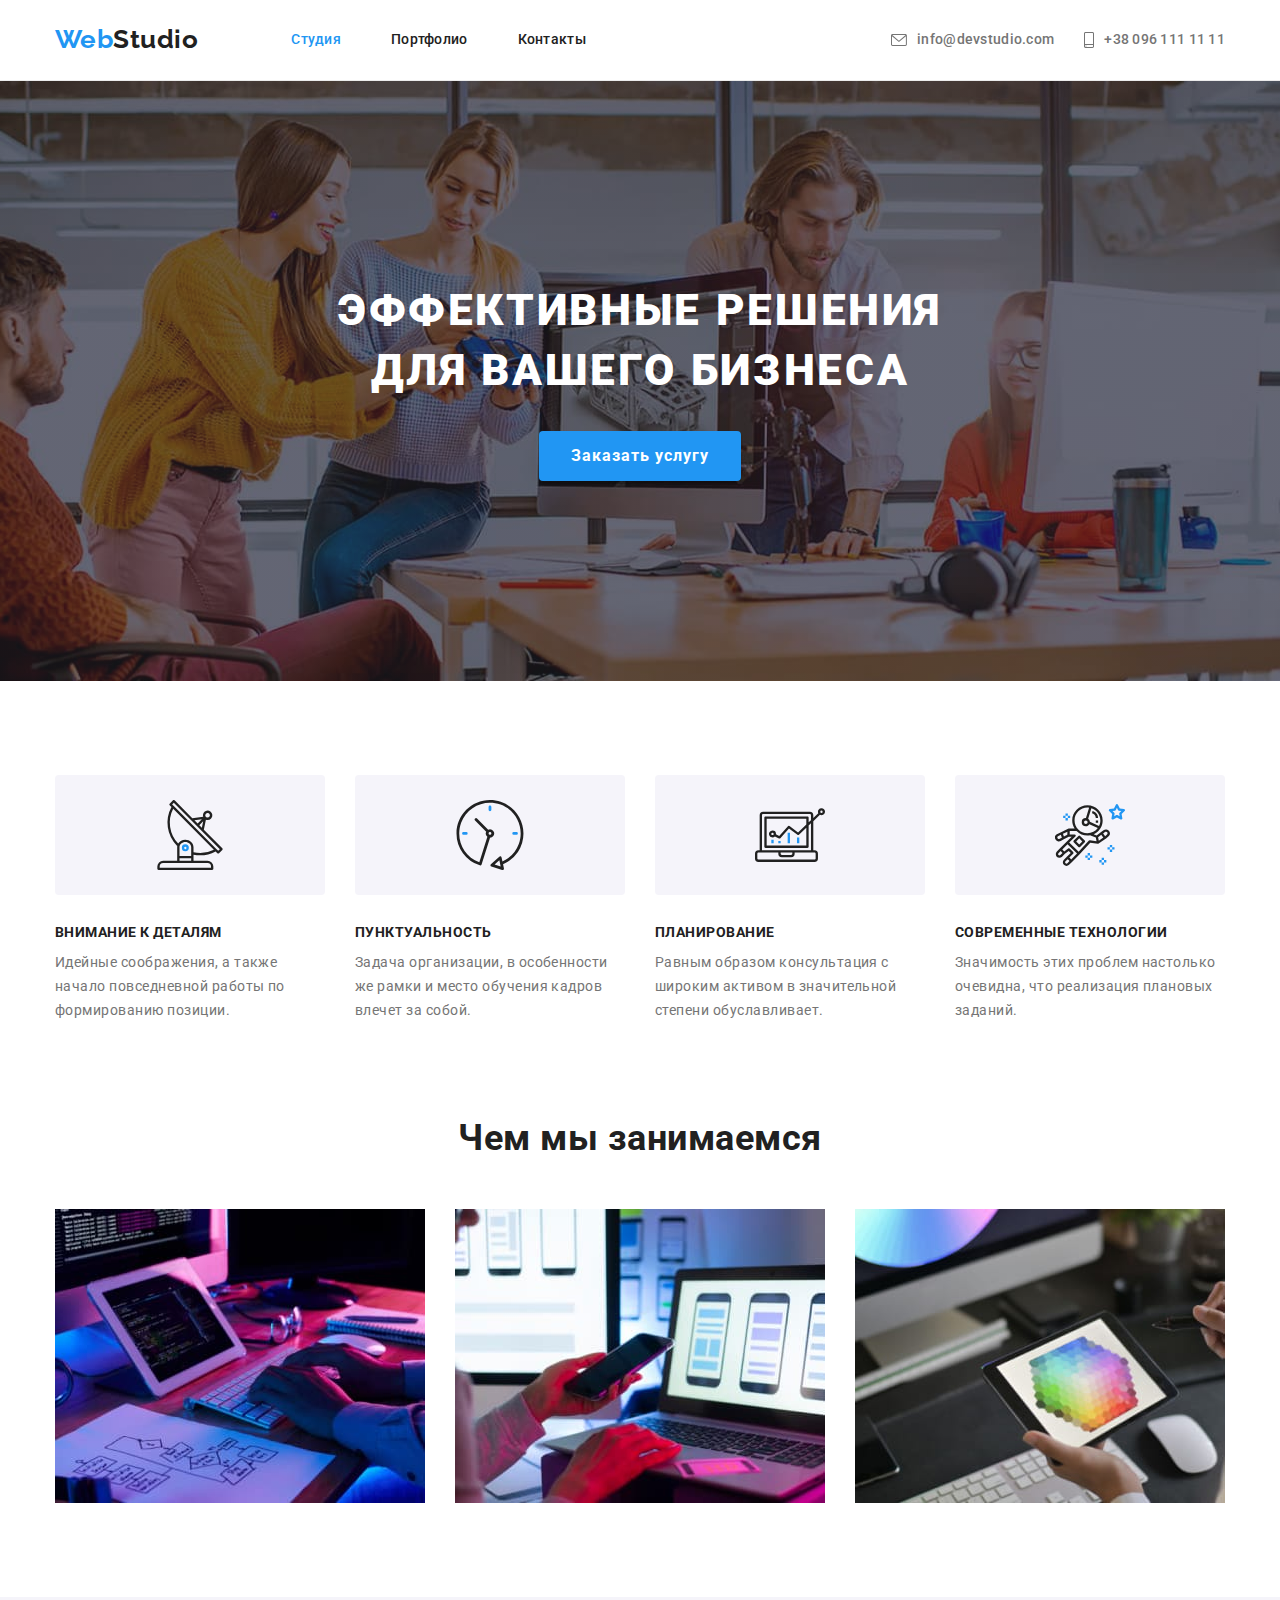
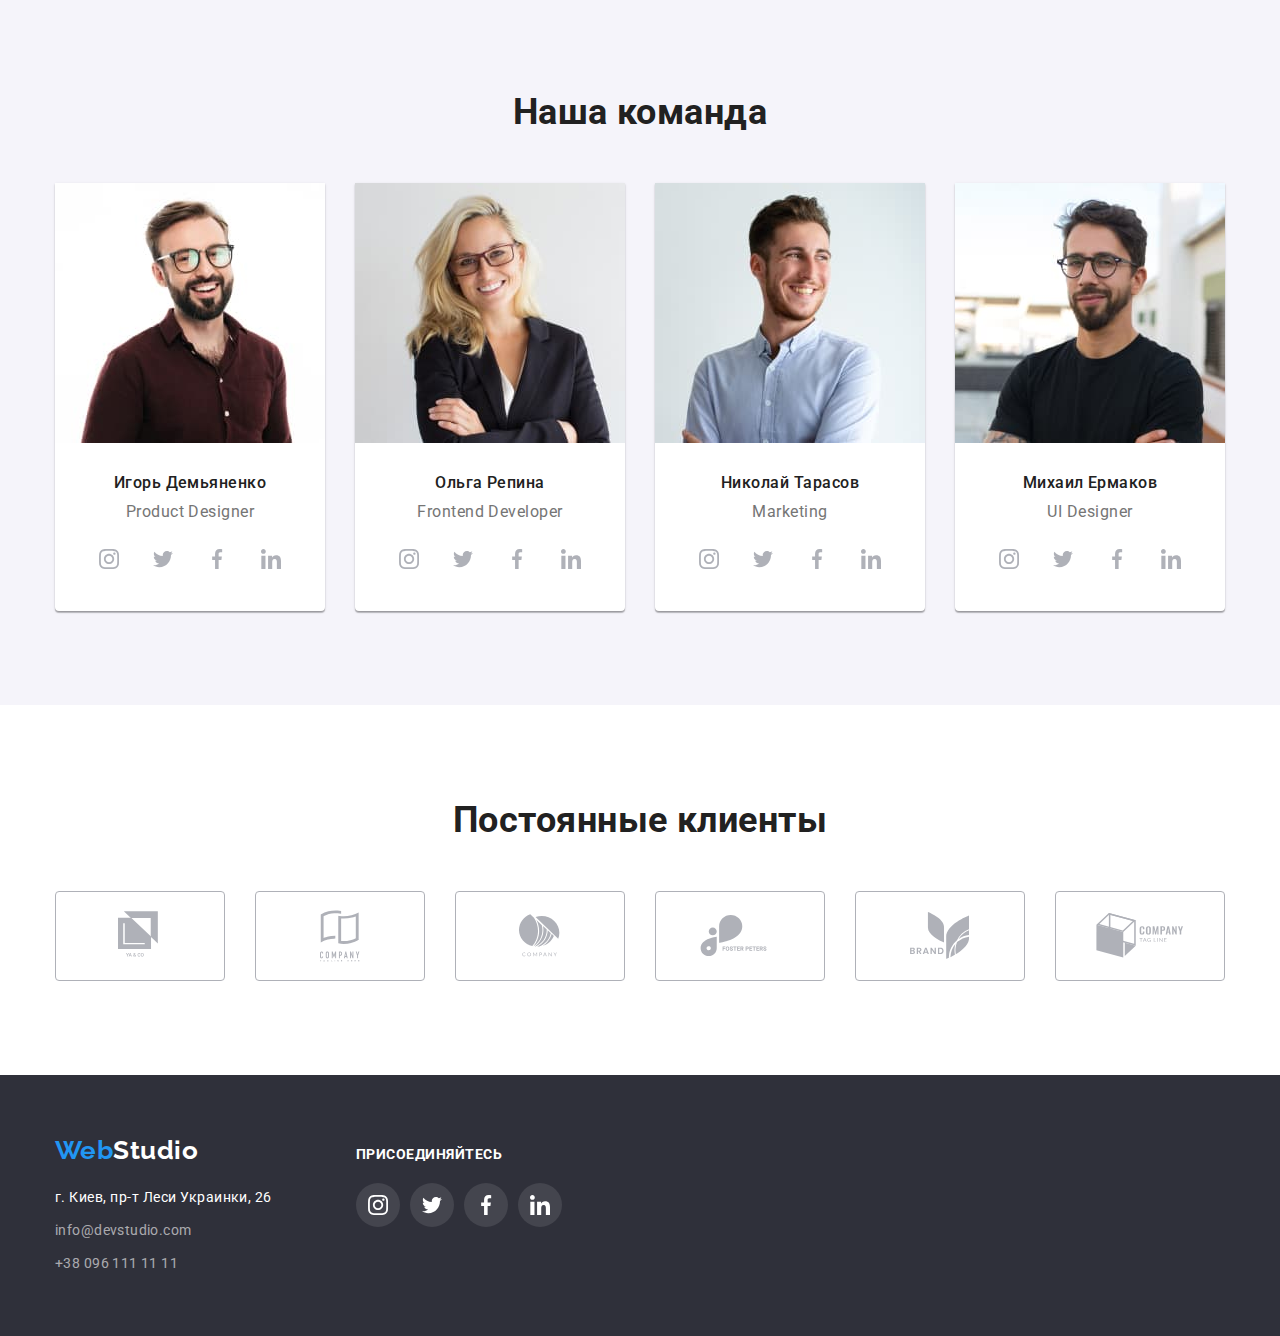
==== index.html @ ae18a1ce "initial files added" ====
<!DOCTYPE html>
<html lang="ru">
<head>
    <meta charset="UTF-8">
    <meta name="viewport" content="width=device-width, initial-scale=1.0">
    <link rel="stylesheet" href="https://cdnjs.cloudflare.com/ajax/libs/modern-normalize/1.0.0/modern-normalize.min.css">
    <link rel="preconnect" href="https://fonts.gstatic.com">
    <link href="https://fonts.googleapis.com/css2?family=Raleway:wght@700&family=Roboto:wght@400;500;700;900&display=swap"
        rel="stylesheet">
    <link rel="stylesheet" href="./css/styles.css">
    <title>Web Studio</title>
</head>
<body>
    <header class="page-header">
        <div class="header-container container">
            <nav class="main-nav">
                <!-- lOGO -->
                <a class="logo header-logo link" href="./index.html"><span class="logo-span">Web</span>Studio</a>
                <!-- lOGO end -->
                <ul class="site-nav list">
                    <li class="nav-item">
                        <a class="link active" href="./index.html">Студия</a>
                    </li>
                    <li class="nav-item">
                        <a class="link" href="./portfolio.html">Портфолио</a>
                    </li>
                    <li class="nav-item">
                        <a class="link" href="#">Контакты</a>
                    </li>
                </ul>
            </nav>
            <ul class="contacts list">
                <li class="contacts-item">
                    <a class="header-contacts link" href="mailto:info@devstudio.com">
                        <svg class="contacts-icon envelope">
                            <use href="./images/sprite.svg#envelope"></use>
                        </svg>
                        info@devstudio.com
                    </a>
                </li>
                <li class="contacts-item">
                    <a class="header-contacts link" href="tel:+380961111111">
                        <svg class="contacts-icon smartphone">
                            <use href="./images/sprite.svg#smartphone"></use>
                        </svg>
                        +38 096 111 11 11
                    </a>
                </li>
            </ul>
        </div>
    </header>
    <main class="page-main">
        <!-- HERO -->
        <section class="hero">
            <div class="hero-container container">
                <h1 class="hero-title">Эффективные решения для вашего бизнеса</h1>
                <button class="button active" type="button">Заказать услугу</button>
            </div>
        </section>
        <!-- HERO end -->

        <!-- ADVANTAGES -->
        <section class="section">
            <div class="advantages-container container">
                <h2 class="visually-hidden">Наши преимущества</h2>
                <ul class="advantages list">
                    <li class="advantages-item antenna">
                        <h3 class="title">Внимание к деталям</h3>
                        <p class="text">Идейные соображения, а также начало повседневной работы по формированию позиции.</p>
                    </li>
                    <li class="advantages-item clock">
                        <h3 class="title">Пунктуальность</h3>
                        <p class="text">Задача организации, в особенности же рамки и место обучения кадров влечет за собой.</p>
                    </li>
                    <li class="advantages-item diagram">
                        <h3 class="title">Планирование</h3>
                        <p class="text">Равным образом консультация с широким активом в значительной степени обуславливает.</p>
                    </li>
                    <li class="advantages-item astronaut">
                        <h3 class="title">Современные технологии</h3>
                        <p class="text">Значимость этих проблем настолько очевидна, что реализация плановых заданий.</p>
                    </li>
                </ul>
            </div>
        </section>
            <!-- ADVANTAGES end -->

            <!-- WHAT WE DO -->
        <section class="section">
            <div class="whatwedo-container container">
                <h2 class="section-title">Чем мы занимаемся</h2>
                <ul class="whatwedo list">
                    <li class="whatwedo-item">
                        <img src="./images/whatwedo/img-1.jpg" alt="человек пишет код на компьютере" width="370">
                    </li>
                    <li class="whatwedo-item">
                        <img src="./images/whatwedo/img-2.jpg"
                            alt="человек с телефоном и ноутбуком тестирует мобильную версию продукта" width="370">
                    </li>
                    <li class="whatwedo-item">
                        <img src="./images/whatwedo/img-3.jpg" alt="человек выбирает цвета из палитры на планшете" width="370">
                    </li>
                </ul>
            </div>
        </section>
        <!-- WHAT WE DO end -->

        <!-- TEAM -->
        <section class="section team">
            <div class="team-container container">
                <h2 class="section-title">Наша команда</h2>
                <ul class="team-list list">
                    <li class="team-item">
                        <img class="photo" src="./images/team/ihor.jpg" alt="фото Игоря" width="270" height="260">
                        <div class="team-description-wrapper">
                            <h3 class="title">Игорь Демьяненко</h3>
                            <p class="position" lang="en">Product Designer</p>
                            <ul class="social-links list">
                                <li class="social-links-item">
                                    <a href="#" class="social-link link">
                                        <svg class="social-icon">
                                            <use href="./images/sprite.svg#instagram"></use>
                                        </svg>
                                    </a>
                                </li>
                                <li class="social-links-item">
                                    <a href="#" class="social-link link">
                                        <svg class="social-icon">
                                            <use href="./images/sprite.svg#twitter"></use>
                                        </svg>
                                    </a>
                                </li>
                                <li class="social-links-item">
                                    <a href="#" class="social-link link">
                                        <svg class="social-icon">
                                            <use href="./images/sprite.svg#facebook"></use>
                                        </svg>
                                    </a>
                                </li>
                                <li class="social-links-item">
                                    <a href="#" class="social-link link">
                                        <svg class="social-icon">
                                            <use href="./images/sprite.svg#linkedin"></use>
                                        </svg>
                                    </a>
                                </li>
                            </ul>
                        </div>
                    </li>
                    <li class="team-item">
                        <img class="photo" src="./images/team/olga.jpg" alt="фото Ольги" width="270" height="260">
                        <div class="team-description-wrapper">
                            <h3 class="title">Ольга Репина</h3>
                            <p class="position" lang="en">Frontend Developer</p>
                            <ul class="social-links list">
                                <li class="social-links-item">
                                    <a href="#" class="social-link link">
                                        <svg class="social-icon">
                                            <use href="./images/sprite.svg#instagram"></use>
                                        </svg>
                                    </a>
                                </li>
                                <li class="social-links-item">
                                    <a href="#" class="social-link link">
                                        <svg class="social-icon">
                                            <use href="./images/sprite.svg#twitter"></use>
                                        </svg>
                                    </a>
                                </li>
                                <li class="social-links-item">
                                    <a href="#" class="social-link link">
                                        <svg class="social-icon">
                                            <use href="./images/sprite.svg#facebook"></use>
                                        </svg>
                                    </a>
                                </li>
                                <li class="social-links-item">
                                    <a href="#" class="social-link link">
                                        <svg class="social-icon">
                                            <use href="./images/sprite.svg#linkedin"></use>
                                        </svg>
                                    </a>
                                </li>
                            </ul>
                        </div>
                    </li>
                    <li class="team-item">
                        <img class="photo" src="./images/team/nikolay.jpg" alt="фото Николая" width="270" height="260">
                        <div class="team-description-wrapper">
                            <h3 class="title">Николай Тарасов</h3>
                            <p class="position" lang="en">Marketing</p>
                            <ul class="social-links list">
                                <li class="social-links-item">
                                    <a href="#" class="social-link link">
                                        <svg class="social-icon">
                                            <use href="./images/sprite.svg#instagram"></use>
                                        </svg>
                                    </a>
                                </li>
                                <li class="social-links-item">
                                    <a href="#" class="social-link link">
                                        <svg class="social-icon">
                                            <use href="./images/sprite.svg#twitter"></use>
                                        </svg>
                                    </a>
                                </li>
                                <li class="social-links-item">
                                    <a href="#" class="social-link link">
                                        <svg class="social-icon">
                                            <use href="./images/sprite.svg#facebook"></use>
                                        </svg>
                                    </a>
                                </li>
                                <li class="social-links-item">
                                    <a href="#" class="social-link link">
                                        <svg class="social-icon">
                                            <use href="./images/sprite.svg#linkedin"></use>
                                        </svg>
                                    </a>
                                </li>
                            </ul>
                        </div>
                    </li>
                    <li class="team-item">
                        <img class="photo" src="./images/team/michael.jpg" alt="фото Михаила" width="270" height="260">
                        <div class="team-description-wrapper">
                            <h3 class="title">Михаил Ермаков</h3>
                            <p class="position" lang="en">UI Designer</p>
                            <ul class="social-links list">
                                <li class="social-links-item">
                                    <a href="#" class="social-link link">
                                        <svg class="social-icon">
                                            <use href="./images/sprite.svg#instagram"></use>
                                        </svg>
                                    </a>
                                </li>
                                <li class="social-links-item">
                                    <a href="#" class="social-link link">
                                        <svg class="social-icon">
                                            <use href="./images/sprite.svg#twitter"></use>
                                        </svg>
                                    </a>
                                </li>
                                <li class="social-links-item">
                                    <a href="#" class="social-link link">
                                        <svg class="social-icon">
                                            <use href="./images/sprite.svg#facebook"></use>
                                        </svg>
                                    </a>
                                </li>
                                <li class="social-links-item">
                                    <a href="#" class="social-link link">
                                        <svg class="social-icon">
                                            <use href="./images/sprite.svg#linkedin"></use>
                                        </svg>
                                    </a>
                                </li>
                            </ul>
                        </div>
                    </li>
                </ul>
            </div>
        </section>
        <!-- TEAM end-->

        <!-- CLIENTS -->
        <section class="section">
            <div class="clients-container container">
                <h2 class="section-title">Постоянные клиенты</h2>
                <ul class="clients list">
                    <li class="clients-item">
                        <a class="clients-icon-link link" href="#">
                            <svg class="clients-icon company-1">
                                <use href="./images/sprite.svg#clients-logo-1"></use>
                            </svg>
                        </a>
                    </li>
                    <li class="clients-item">
                        <a class="clients-icon-link link" href="#">
                            <svg class="clients-icon company-2">
                                <use href="./images/sprite.svg#clients-logo-2"></use>
                            </svg>
                        </a>
                    </li>
                    <li class="clients-item">
                        <a class="clients-icon-link link" href="#">
                            <svg class="clients-icon company-3">
                                <use href="./images/sprite.svg#clients-logo-3"></use>
                            </svg>
                        </a>
                    </li>
                    <li class="clients-item">
                        <a class="clients-icon-link link" href="#">
                            <svg class="clients-icon company-4">
                                <use href="./images/sprite.svg#clients-logo-4"></use>
                            </svg>
                        </a>
                    </li>
                    <li class="clients-item">
                        <a class="clients-icon-link link" href="#">
                            <svg class="clients-icon company-5">
                                <use href="./images/sprite.svg#clients-logo-5"></use>
                            </svg>
                        </a>
                    </li>
                    <li class="clients-item">
                        <a class="clients-icon-link link" href="#">
                            <svg class="clients-icon company-6">
                                <use href="./images/sprite.svg#clients-logo-6"></use>
                            </svg>
                        </a>
                    </li>
                </ul>
            </div>
        </section>
        <!-- CLIENTS end -->
    </main>
    <footer class="page-footer">
        <div class="footer-container container">
            <div class="footer-wrapper">
                <!-- lOGO -->
                <a class="logo footer-logo link" href="./index.html"><span class="logo-span">Web</span>Studio</a>
                <!-- lOGO end -->
                <address class="page-adress">
                    <p class="footer-adress item">г. Киев, пр-т Леси Украинки, 26</p>
                    <a class="footer-contacts link item" href="mailto:info@devstudio.com">info@devstudio.com</a>
                    <a class="footer-contacts link item" href="tel:+380961111111">+38 096 111 11 11</a>
                </address>
            </div>
            <div class="footer-wrapper">
                <p class="title">Присоединяйтесь</p>
                <ul class="social-links list">
                    <li class="social-links-item">
                        <a href="#" class="social-link link">
                            <svg class="social-icon">
                                <use href="./images/sprite.svg#instagram"></use>
                            </svg>
                        </a>
                    </li>
                    <li class="social-links-item">
                        <a href="#" class="social-link link">
                            <svg class="social-icon">
                                <use href="./images/sprite.svg#twitter"></use>
                            </svg>
                        </a>
                    </li>
                    <li class="social-links-item">
                        <a href="#" class="social-link link">
                            <svg class="social-icon">
                                <use href="./images/sprite.svg#facebook"></use>
                            </svg>
                        </a>
                    </li>
                    <li class="social-links-item">
                        <a href="#" class="social-link link">
                            <svg class="social-icon">
                                <use href="./images/sprite.svg#linkedin"></use>
                            </svg>
                        </a>
                    </li>
                </ul>
            </div>
        </div>
    </footer>
</body>
</html>
---- css/styles.css ----
:root {
  --card-grid-gap: 30px;

  /* colors */
  --primary-text-color: #757575;
  --title-text-color: #212121;
  --accent-color: #2196f3;
  --main-bg-color: #ffffff;
  --secondary-light-bg-color: #f5f4fa;
  --secondary-dark-bg-color: #2f303a;
  --icon-light-grey-color: #afb1b8;

  /* fonts */
  --main-font-family: 'Roboto', sans-serif;
  --logo-font-family: 'Raleway', sans-serif;

  /* shadows */
  --shadow-team-card: 0px 1px 3px rgba(0, 0, 0, 0.12),
    0px 1px 1px rgba(0, 0, 0, 0.14), 0px 2px 1px rgba(0, 0, 0, 0.2);

  --shadow-portfolio-card-hover: 0px 1px 1px rgba(0, 0, 0, 0.12),
    0px 4px 4px rgba(0, 0, 0, 0.06), 1px 4px 6px rgba(0, 0, 0, 0.16);

  --shadow-filter-button-hover: 0px 3px 1px rgba(0, 0, 0, 0.1),
    0px 1px 2px rgba(0, 0, 0, 0.08), 0px 2px 2px rgba(0, 0, 0, 0.12);

  /* temporary border */
  --tborder: 1px solid #086879;
}
/* ============================== */

/* RESETS */
img {
  display: block;
  max-width: 100%;
}

h1,
h2,
h3,
h4,
h5,
h6,
p {
  margin: 0;
}

ul,
li {
  margin: 0;
  padding: 0;
}

.list {
  list-style: none;
}

.link {
  text-decoration: none;
}

.page-adress {
  font-style: normal;
}
/* RESETS end */
/* ============================== */

/* COMMON STYLES */
body {
  margin: auto;
  color: var(--primary-text-color);
  background-color: var(--main-bg-color);

  font-weight: 400;
  font-family: var(--main-font-family);
  letter-spacing: 0.03em;
}

.container {
  width: 1200px;
  margin: 0 auto;
  padding-top: 94px;
  padding-bottom: 94px;
  padding-left: 15px;
  padding-right: 15px;
}

/* hide headings */
.visually-hidden {
  position: absolute !important;
  clip: rect(1px 1px 1px 1px); /* IE6, IE7 */
  clip: rect(1px, 1px, 1px, 1px);
  padding: 0 !important;
  border: 0 !important;
  height: 1px !important;
  width: 1px !important;
  overflow: hidden;
}

/* logo  */
.logo {
  font-weight: 700;
  font-size: 26px;
  font-family: var(--logo-font-family);
  line-height: 1.19;
}

.header-logo .logo-span,
.footer-logo .logo-span {
  color: var(--accent-color);
}

/* buttons */
.button {
  color: var(--title-text-color);
  background-color: var(--secondary-light-bg-color);

  font-weight: 500;
  font-family: inherit;
  font-size: 16px;
  line-height: 1.62;
  display: inline-block;
  border: 0;
  border-radius: 4px;
}

.button:hover,
.button:focus,
.button.active {
  color: var(--main-bg-color);
  background-color: var(--accent-color);
  box-shadow: var(--shadow-filter-button-hover);
}

/* social-links */
.social-links {
  display: flex;
  justify-content: center;
  flex-wrap: wrap;
  margin-right: -10px;
}

.social-links-item {
  width: 44px;
  height: 44px;
  margin-right: 10px;
}

.social-link {
  display: flex;
  justify-content: center;
  align-items: center;
  width: 100%;
  height: 100%;

  border-radius: 50%;
}

.social-icon {
  width: 20px;
  height: 20px;

  fill: currentColor;
}

/* section */
.section .section-title {
  margin-top: 0;
  margin-bottom: 50px;

  color: var(--title-text-color);

  font-weight: 700;
  font-size: 36px;
  line-height: 1.17;
  text-align: center;
}

/* COMMON STYLES end */
/* ============================== */

/* HEADER */
.page-header {
  border-bottom: 1px solid #ececec;
}
.header-container {
  display: flex;
  align-items: center;
  justify-content: space-between;
  padding-top: 0;
  padding-bottom: 0;
}

.header-logo {
  margin-right: 93px;
  padding-top: 24px;
  padding-bottom: 25px;
  color: var(--title-text-color);
}

/* site nav */
.main-nav {
  display: flex;
  align-items: center;
}

.site-nav {
  display: flex;
}

.nav-item:not(:last-child) {
  margin-right: 50px;
}

.site-nav .link {
  display: block;
  padding-top: 32px;
  padding-bottom: 32px;

  color: var(--title-text-color);
  font-weight: 500;
  font-size: 14px;
  line-height: 1.14;
  letter-spacing: 0.02em;
}

.site-nav .link:hover,
.site-nav .link:focus {
  color: var(--accent-color);
}

.site-nav .active {
  color: var(--accent-color);
}

/* contacts */
.contacts {
  display: flex;
}

.contacts-item:not(:last-child) {
  margin-right: 30px;
}

.contacts-icon {
  display: flex;
  justify-content: center;
  align-items: center;
  margin-right: 10px;
  fill: currentColor;
}

.contacts-icon.envelope {
  width: 16px;
  height: 12px;
}

.contacts-icon.smartphone {
  width: 10px;
  height: 16px;
}

.header-contacts {
  display: flex;
  align-items: center;
  padding-top: 32px;
  padding-bottom: 32px;

  color: var(--primary-text-color);
  font-weight: 500;
  font-size: 14px;
  line-height: 1.14;
  letter-spacing: 0.02em;
}

.header-contacts:hover,
.header-contacts:focus {
  color: var(--accent-color);
}

.header-contacts:hover .contacts-icon {
  fill: var(--accent-color);
}
/* HEADER end */
/* ============================== */

/* HERO */
.hero {
  max-width: 1600px;
  margin: 0 auto;
  color: var(--main-bg-color);
  background-color: var(--secondary-dark-bg-color);
  background-image: linear-gradient(
      rgba(47, 48, 58, 0.4),
      rgba(47, 48, 58, 0.4)
    ),
    url(../images/hero/hero-bg.jpg);
  background-position: center;
  object-fit: cover;
}

.hero-container {
  padding: 200px 0;
  text-align: center;
}

.hero-title {
  width: 700px;
  margin-bottom: 30px;
  margin-left: auto;
  margin-right: auto;

  font-weight: 900;
  font-size: 44px;
  line-height: 1.36;
  text-align: center;
  letter-spacing: 0.06em;
  text-transform: uppercase;
}

.hero .button {
  min-width: 200px;
  min-height: 50px;
  padding: 10px 32px;
  font-weight: 700;
  font-size: 16px;
  line-height: 1.88;
  letter-spacing: 0.06em;
}

.hero .button:hover {
  cursor: pointer;
}
/* HERO end */
/* ============================== */

/* ADVANTAGES */
.advantages {
  display: flex;
  flex-wrap: wrap;
  margin-right: calc(-1 * var(--card-grid-gap));
  margin-bottom: calc(-1 * var(--card-grid-gap));
}

.advantages-item {
  width: calc(100% / 4 - var(--card-grid-gap));
  margin-right: var(--card-grid-gap);
  margin-bottom: var(--card-grid-gap);
}

.advantages-item::before {
  content: '';
  display: block;
  width: 270px;
  height: 120px;
  margin-bottom: 30px;

  background-color: var(--secondary-light-bg-color);
  background-repeat: no-repeat;
  background-position: center;
  border-radius: 4px;
}

.antenna::before {
  background-image: url(../images/advantages/antenna.svg);
}

.clock::before {
  background-image: url(../images/advantages/clock.svg);
}

.diagram::before {
  background-image: url(../images/advantages/diagram.svg);
}

.astronaut::before {
  background-image: url(../images/advantages/astronaut.svg);
}

.advantages .title {
  margin-bottom: 10px;

  color: var(--title-text-color);
  font-weight: 700;
  font-size: 14px;
  line-height: 1.14;
  text-transform: uppercase;
}

.advantages .text {
  font-size: 14px;
  line-height: 1.71;
}
/* ADVANTAGES end */
/* ============================== */

/* WHAT WE DO */
.whatwedo-container {
  padding-top: 0;
}

.whatwedo {
  display: flex;
  flex-wrap: wrap;
  margin-right: calc(-1 * var(--card-grid-gap));
  margin-bottom: calc(-1 * var(--card-grid-gap));
}

.whatwedo-item {
  width: calc(100% / 3 - var(--card-grid-gap));
  margin-right: var(--card-grid-gap);
  margin-bottom: var(--card-grid-gap);
}
/* WHAT WE DO end */
/* ============================== */

/* TEAM */
.team {
  background-color: var(--secondary-light-bg-color);
}

.team-list {
  display: flex;
  flex-wrap: wrap;
  margin-right: calc(-1 * var(--card-grid-gap));
  margin-bottom: calc(-1 * var(--card-grid-gap));
}

.team-item {
  width: calc(100% / 4 - var(--card-grid-gap));
  margin-right: var(--card-grid-gap);
  margin-bottom: var(--card-grid-gap);

  background-color: var(--main-bg-color);
  border-radius: 0 0 4px 4px;
  box-shadow: var(--shadow-team-card);
}

.team-description-wrapper {
  padding-top: 30px;
  padding-bottom: 30px;
  padding-left: 15px;
  padding-right: 15px;
}

.team .title {
  margin-bottom: 10px;
  color: var(--title-text-color);
  font-weight: 500;
  font-size: 16px;
  line-height: 1.19;
  text-align: center;
}

.team .position {
  margin-bottom: 16px;

  font-size: 16px;
  line-height: 1.19;
  text-align: center;
}

/* social icon colors */
.team .social-link {
  color: var(--icon-light-grey-color);
  background-color: var(--main-bg-color);
}

.social-link:hover,
.social-link:focus {
  color: var(--main-bg-color);
  background-color: var(--accent-color);
}
/* TEAM end */
/* ============================== */

/* CLIENTS */
.clients {
  display: flex;
  margin-right: calc(-1 * var(--card-grid-gap));
  align-items: center;
}

.clients-item {
  width: calc(100% / 6 - var(--card-grid-gap));
  height: 90px;
  margin-right: var(--card-grid-gap);

  color: var(--primary-text-color);
}

.clients-icon-link {
  display: flex;
  justify-content: center;
  align-items: center;
  width: 100%;
  height: 100%;

  color: var(--icon-light-grey-color);

  border: 1px solid var(--icon-light-grey-color);
  border-radius: 4px;
}

.clients-icon-link:hover,
.clients-icon-link:focus {
  color: var(--accent-color);
  border: 1px solid var(--accent-color);
}

.clients-icon {
  width: 80px;
  height: 50px;
  fill: currentColor;
}

.clients-icon.company-1 {
  width: 44px;
  height: 49px;
}

.clients-icon.company-2 {
  width: 40px;
  height: 52px;
}

.clients-icon.company-3 {
  width: 41px;
  height: 43px;
}

.clients-icon.company-4 {
  width: 80px;
  height: 42px;
}

.clients-icon.company-5 {
  width: 59px;
  height: 47px;
}

.clients-icon.company-6 {
  width: 88px;
  height: 45px;
}
/* CLIENTS end */
/* ============================== */

/* FOOTER */
.page-footer {
  color: var(--main-bg-color);
  background-color: var(--secondary-dark-bg-color);
}

.footer-container {
  display: flex;
  align-items: baseline;
  padding-top: 60px;
  padding-bottom: 60px;

  color: var(--main-bg-color);
}

.footer-wrapper {
  margin-right: 70px;
}

.page-adress {
  min-width: 231px;
}

.page-adress .item:not(:last-child) {
  margin-bottom: 9px;
}

.footer-adress {
  font-size: 14px;
  line-height: 1.71;
}

.footer-logo {
  display: block;
  margin-bottom: 20px;
  color: var(--main-bg-color);
}

.footer-contacts {
  display: block;
  color: rgba(255, 255, 255, 0.6);
  font-size: 14px;
  line-height: 1.71;
  letter-spacing: 0.03em;
}

.footer-contacts:hover,
.footer-contacts:focus {
  color: var(--accent-color);
}

.page-footer .title {
  margin-bottom: 20px;

  color: var(--main-bg-color);
  font-weight: 700;
  font-size: 14px;
  line-height: 1.14;
  text-transform: uppercase;
}

/* social icon colors */
.page-footer .social-link {
  color: var(--main-bg-color);
  background-color: rgba(255, 255, 255, 0.1);
}

.page-footer .social-link:hover,
.page-footer .social-link:focus {
  color: var(--main-bg-color);
  background-color: var(--accent-color);
}
/* FOOTER end */
/* ============================== */
/* ============================== */

/* PORTFOLIO */
.filter-buttons {
  display: flex;
  justify-content: center;
  margin-bottom: 50px;
}

.filter-item:not(:last-child) {
  margin-right: 8px;
}

.filter-buttons .button {
  min-height: 38px;
  padding: 6px 22px;
}

.project-list {
  display: flex;
  flex-wrap: wrap;
  margin-right: calc(-1 * var(--card-grid-gap));
  margin-bottom: calc(-1 * var(--card-grid-gap));
}

.project-item {
  flex-basis: calc(100% / 3 - var(--card-grid-gap));
  margin-right: var(--card-grid-gap);
  margin-bottom: var(--card-grid-gap);

  border: 1px solid #eeeeee;
}

.project-item .link {
  display: block;
}

.project-item .link:hover,
.project-item .link:focus {
  box-shadow: var(--shadow-portfolio-card-hover);
}

.project-list .title {
  color: var(--title-text-color);
  font-weight: 700;
  font-size: 18px;
  line-height: 2;
  letter-spacing: 0.06em;
}

.project-list .description {
  color: var(--primary-text-color);
  font-size: 16px;
  line-height: 1.87;
}

.project-description-wrapper {
  padding: 20px 24px;

  background-color: var(--main-bg-color);
}
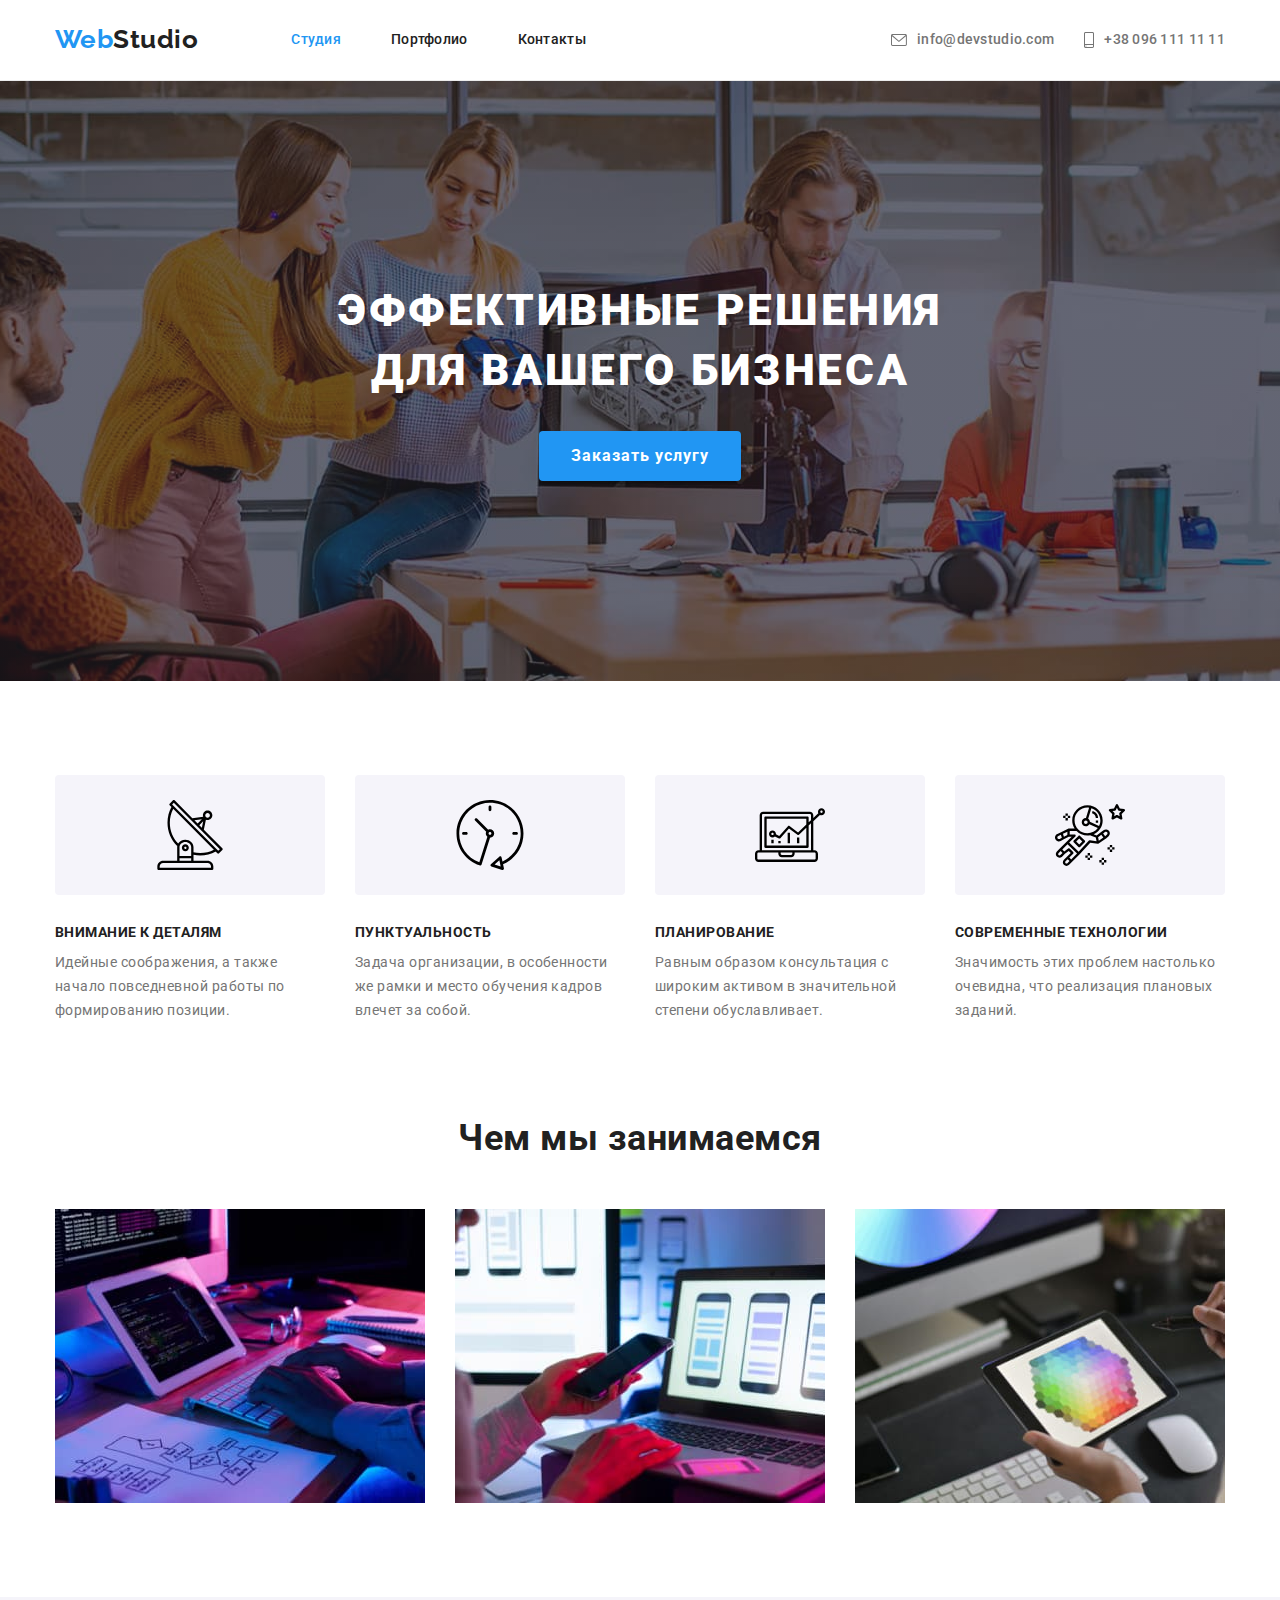
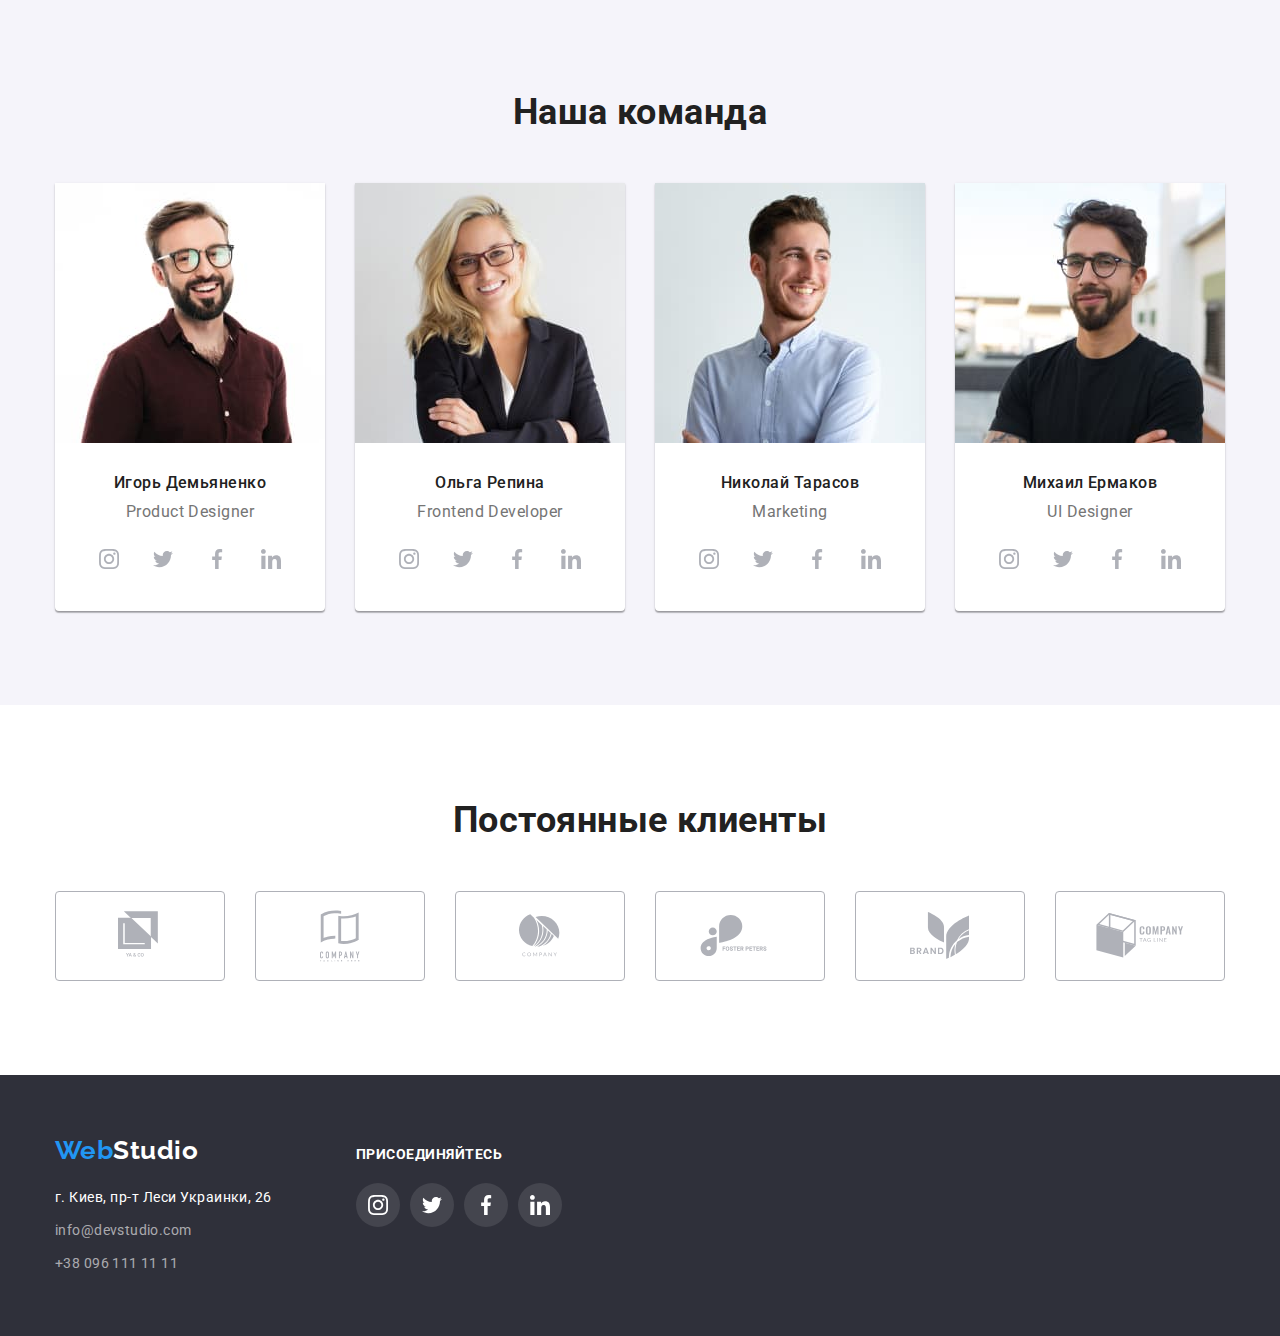
==== commit 998b0679: "advantages icons remade using sprite" ====
--- a/index.html
+++ b/index.html
@@ -64,19 +64,39 @@
             <div class="advantages-container container">
                 <h2 class="visually-hidden">Наши преимущества</h2>
                 <ul class="advantages list">
-                    <li class="advantages-item antenna">
+                    <li class="advantages-item">
+                        <div class="advantages-icon-container">
+                            <svg class="advantages-icon">
+                                <use href="./images/sprite.svg#antenna"></use>
+                            </svg>
+                        </div>
                         <h3 class="title">Внимание к деталям</h3>
                         <p class="text">Идейные соображения, а также начало повседневной работы по формированию позиции.</p>
                     </li>
-                    <li class="advantages-item clock">
+                    <li class="advantages-item">
+                        <div class="advantages-icon-container">
+                            <svg class="advantages-icon">
+                                <use href="./images/sprite.svg#clock"></use>
+                            </svg>
+                        </div>
                         <h3 class="title">Пунктуальность</h3>
                         <p class="text">Задача организации, в особенности же рамки и место обучения кадров влечет за собой.</p>
                     </li>
-                    <li class="advantages-item diagram">
+                    <li class="advantages-item">
+                        <div class="advantages-icon-container">
+                            <svg class="advantages-icon">
+                                <use href="./images/sprite.svg#diagram"></use>
+                            </svg>
+                        </div>
                         <h3 class="title">Планирование</h3>
                         <p class="text">Равным образом консультация с широким активом в значительной степени обуславливает.</p>
                     </li>
-                    <li class="advantages-item astronaut">
+                    <li class="advantages-item">
+                        <div class="advantages-icon-container">
+                            <svg class="advantages-icon">
+                                <use href="./images/sprite.svg#astronaut"></use>
+                            </svg>
+                        </div>
                         <h3 class="title">Современные технологии</h3>
                         <p class="text">Значимость этих проблем настолько очевидна, что реализация плановых заданий.</p>
                     </li>
--- a/css/styles.css
+++ b/css/styles.css
@@ -348,33 +348,21 @@
   margin-bottom: var(--card-grid-gap);
 }
 
-.advantages-item::before {
-  content: '';
-  display: block;
-  width: 270px;
+.advantages-icon-container {
+  display: flex;
+  width: 100%;
   height: 120px;
+  justify-content: center;
+  align-items: center;
   margin-bottom: 30px;
 
   background-color: var(--secondary-light-bg-color);
-  background-repeat: no-repeat;
-  background-position: center;
   border-radius: 4px;
 }
 
-.antenna::before {
-  background-image: url(../images/advantages/antenna.svg);
-}
-
-.clock::before {
-  background-image: url(../images/advantages/clock.svg);
-}
-
-.diagram::before {
-  background-image: url(../images/advantages/diagram.svg);
-}
-
-.astronaut::before {
-  background-image: url(../images/advantages/astronaut.svg);
+.advantages-icon {
+  width: 70px;
+  height: 70px;
 }
 
 .advantages .title {
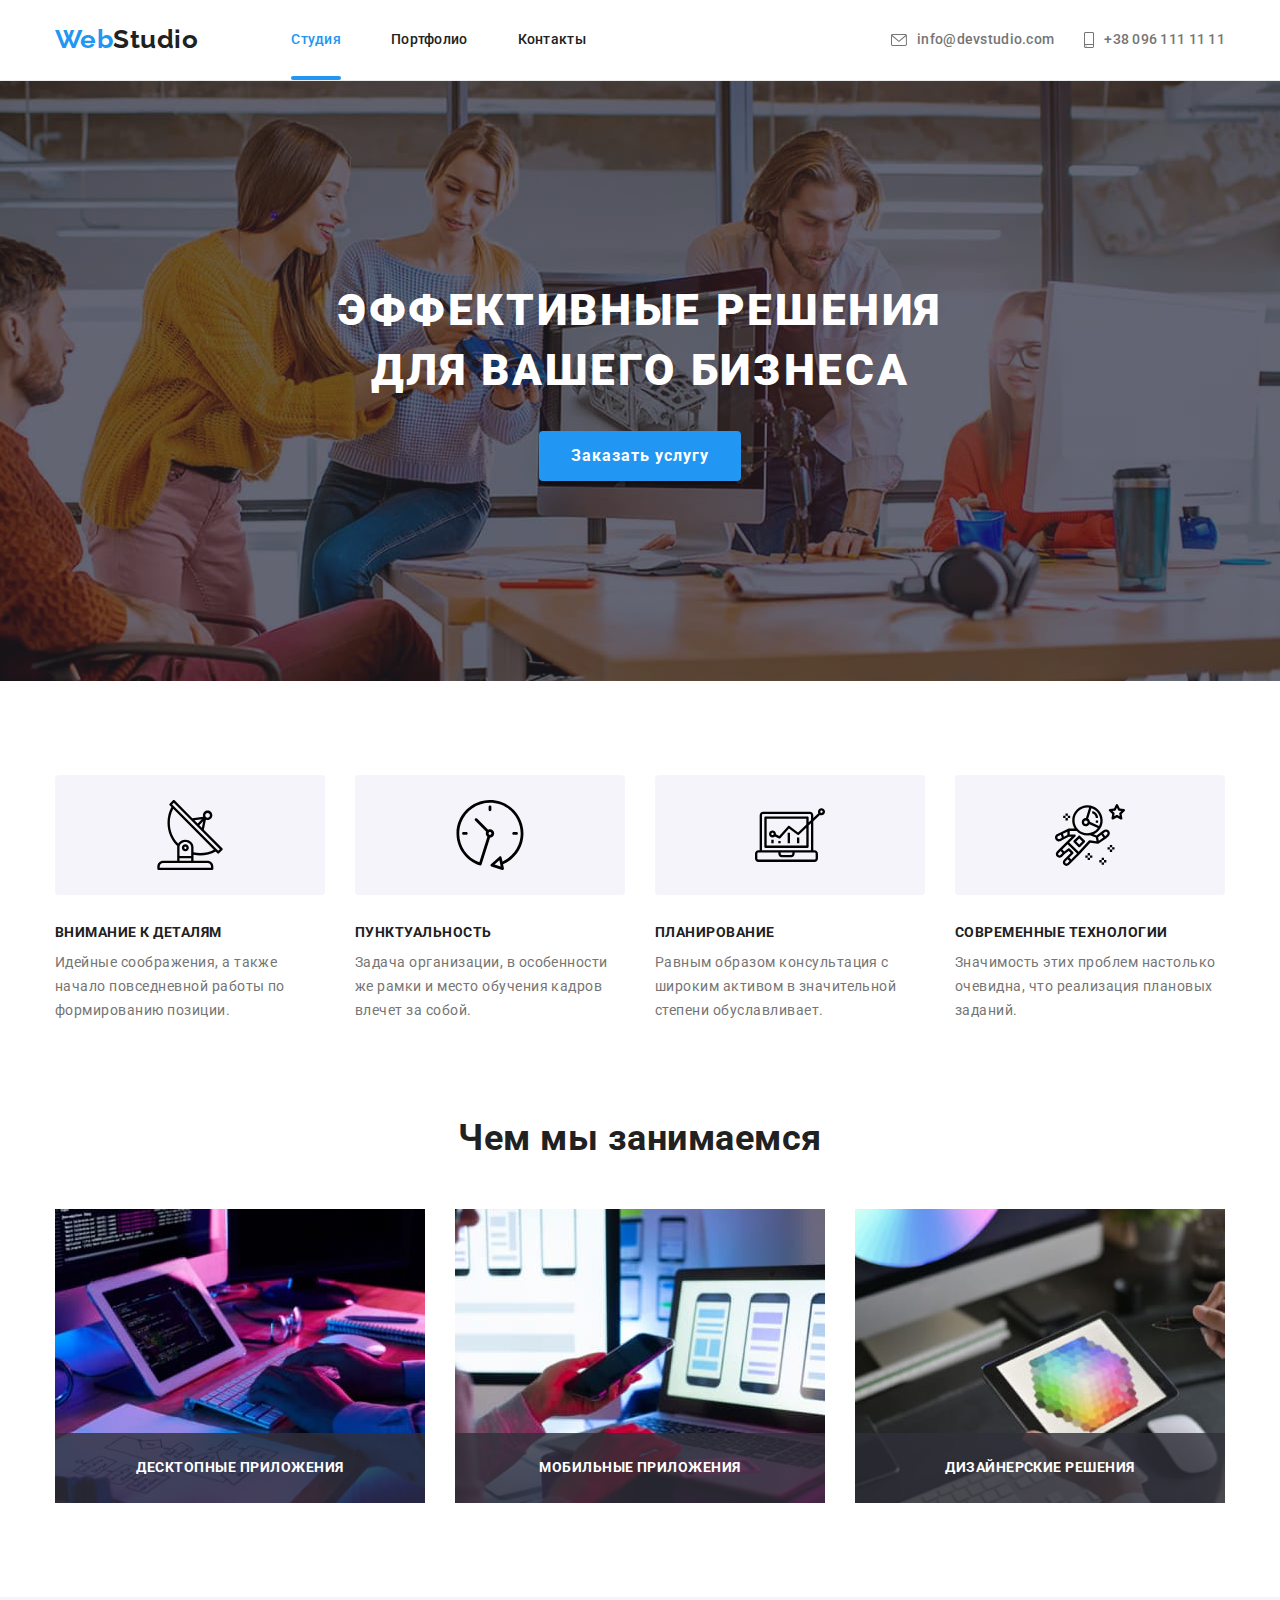
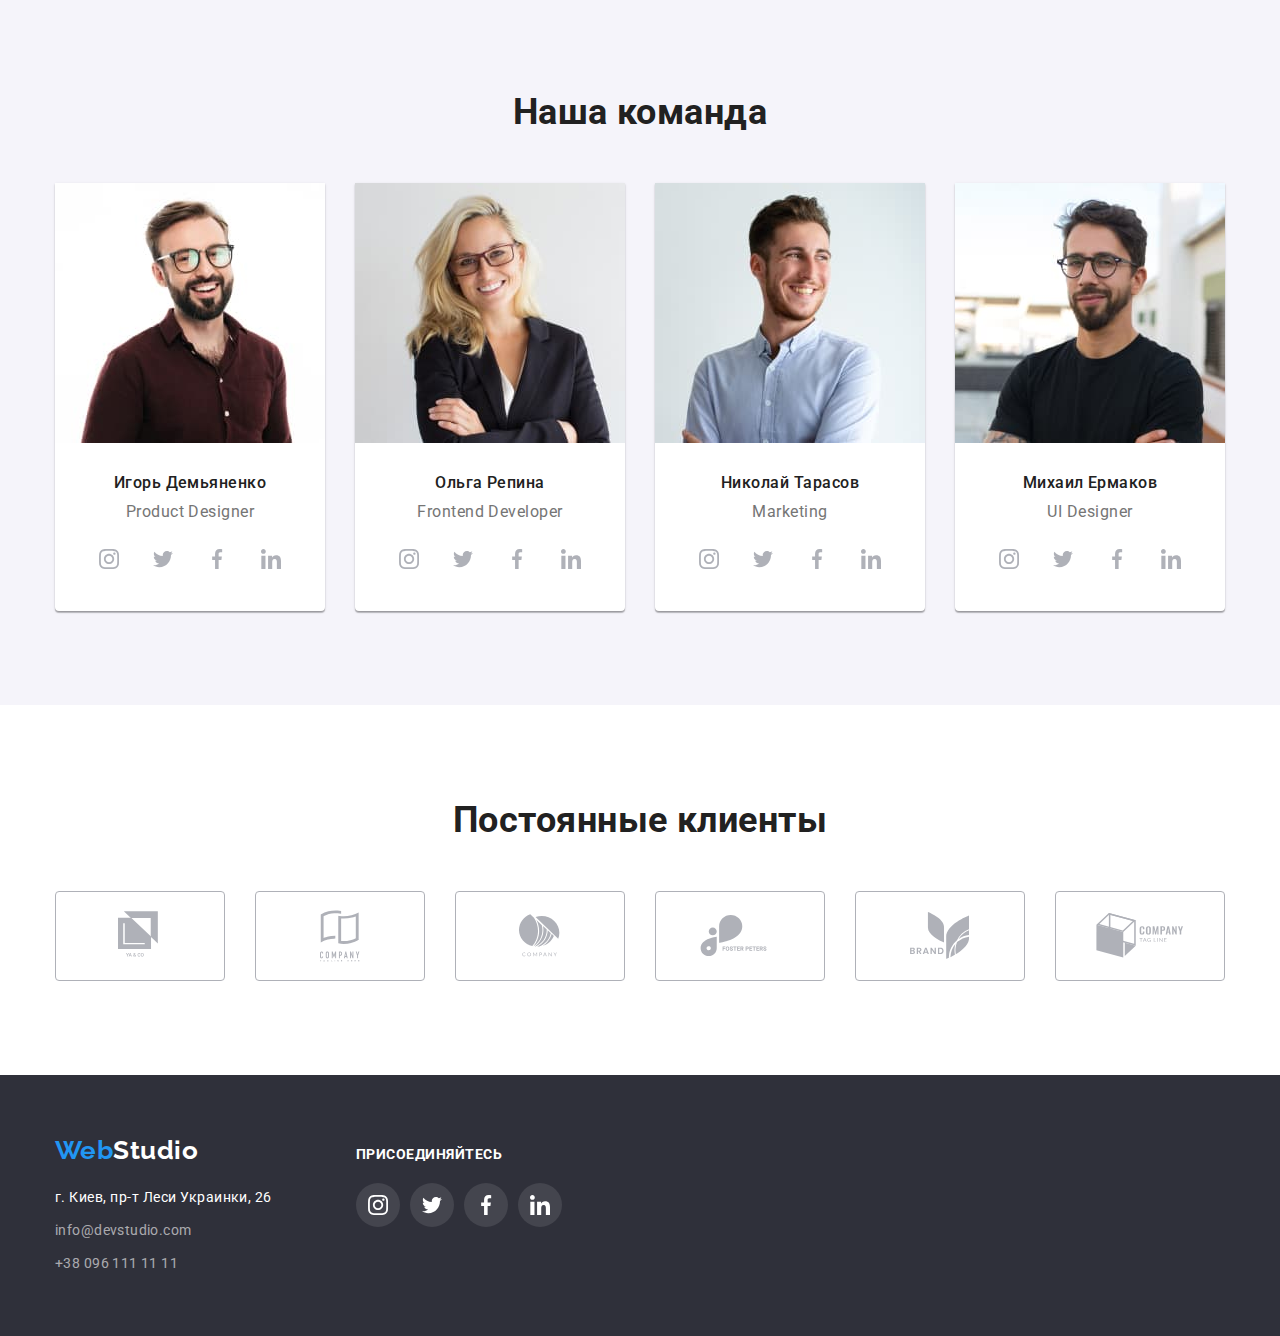
==== commit f4e29dc0: "whatwedo titles added" ====
--- a/index.html
+++ b/index.html
@@ -111,14 +111,22 @@
                 <h2 class="section-title">Чем мы занимаемся</h2>
                 <ul class="whatwedo list">
                     <li class="whatwedo-item">
-                        <img src="./images/whatwedo/img-1.jpg" alt="человек пишет код на компьютере" width="370">
+                        <img src="./images/whatwedo/img-1.jpg" 
+                        alt="человек пишет код на компьютере" 
+                        width="370">
+                        <p class="title">Десктопные приложения</p>
                     </li>
                     <li class="whatwedo-item">
                         <img src="./images/whatwedo/img-2.jpg"
-                            alt="человек с телефоном и ноутбуком тестирует мобильную версию продукта" width="370">
+                            alt="человек с телефоном и ноутбуком тестирует мобильную версию продукта" 
+                            width="370">
+                            <p class="title">Мобильные приложения</p>
                     </li>
                     <li class="whatwedo-item">
-                        <img src="./images/whatwedo/img-3.jpg" alt="человек выбирает цвета из палитры на планшете" width="370">
+                        <img src="./images/whatwedo/img-3.jpg" 
+                        alt="человек выбирает цвета из палитры на планшете" 
+                        width="370">
+                        <p class="title">Дизайнерские решения</p>
                     </li>
                 </ul>
             </div>
--- a/css/styles.css
+++ b/css/styles.css
@@ -233,6 +233,28 @@
   color: var(--accent-color);
 }
 
+.nav-item {
+  position: relative;
+}
+
+.nav-item .link::after {
+  position: absolute;
+  bottom: 0;
+  left: 0;
+
+  content: '';
+  opacity: 0;
+  width: 100%;
+  height: 4px;
+
+  background-color: var(--accent-color);
+  border-radius: 2px;
+}
+
+.active.link::after {
+  opacity: 1;
+}
+
 /* contacts */
 .contacts {
   display: flex;
@@ -395,10 +417,28 @@
 }
 
 .whatwedo-item {
+  position: relative;
+
   width: calc(100% / 3 - var(--card-grid-gap));
   margin-right: var(--card-grid-gap);
   margin-bottom: var(--card-grid-gap);
 }
+
+.whatwedo .title {
+  position: absolute;
+  bottom: 0;
+  width: 100%;
+  padding: 27px 15px;
+  background-color: rgba(47, 48, 58, 0.8);
+  color: var(--main-bg-color);
+
+  font-weight: 700;
+  font-size: 14px;
+  line-height: 1.14;
+  text-align: center;
+  text-transform: uppercase;
+}
+
 /* WHAT WE DO end */
 /* ============================== */
 
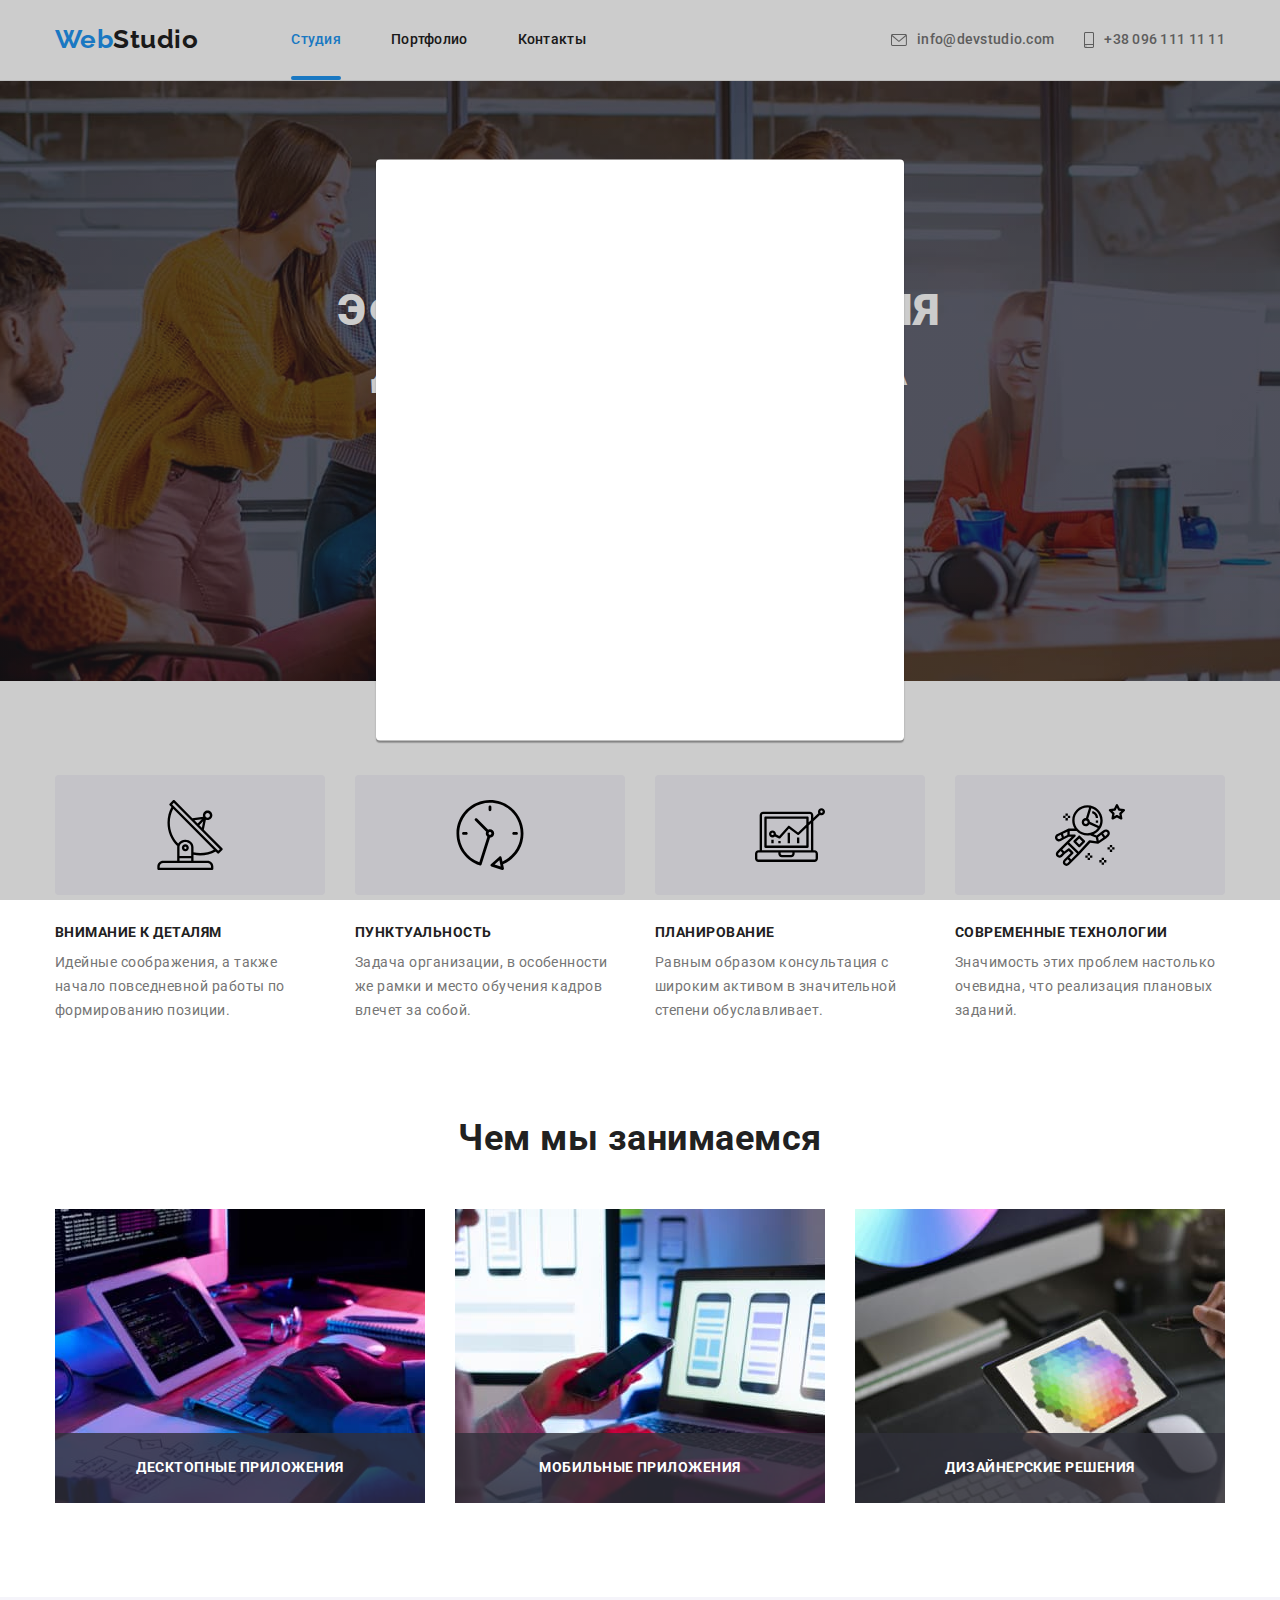
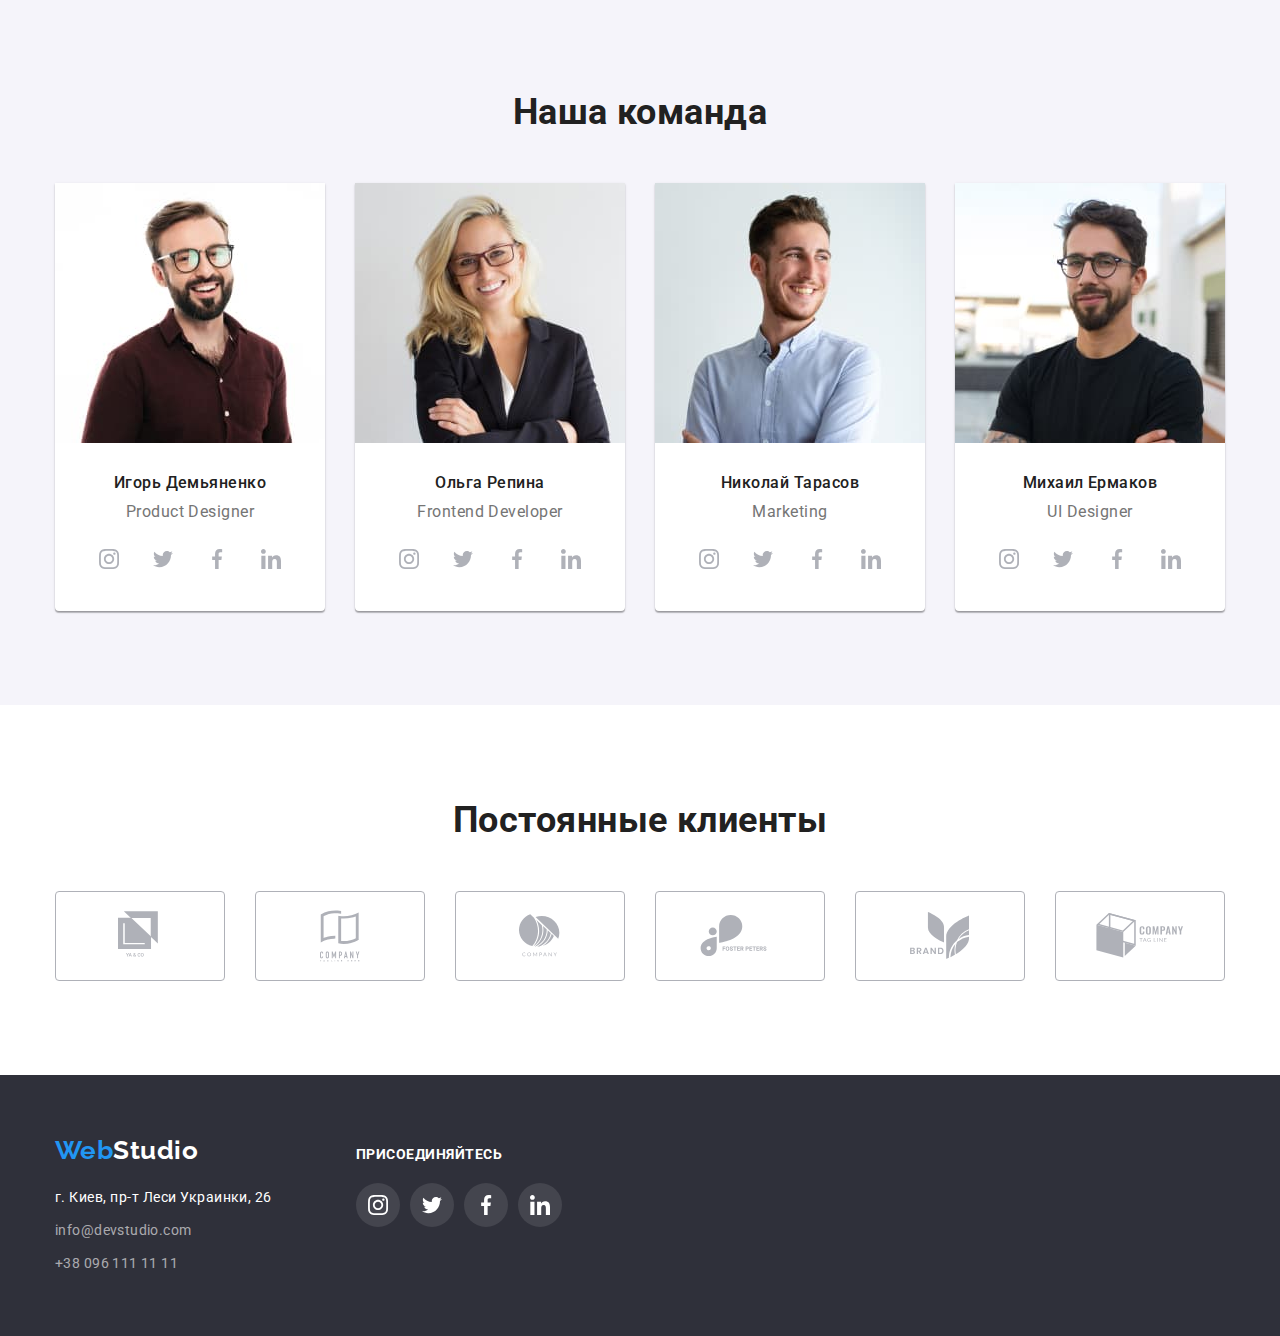
==== commit 0d752bd1: "modal window added" ====
--- a/index.html
+++ b/index.html
@@ -390,5 +390,10 @@
             </div>
         </div>
     </footer>
+    <div class="backdrop">
+        <div class="modal">
+            
+        </div>
+    </div>
 </body>
 </html>--- a/css/styles.css
+++ b/css/styles.css
@@ -709,3 +709,27 @@
 
   background-color: var(--main-bg-color);
 }
+/* PORTFOLIO end */
+/* ============================== */
+
+/* MODAL WINDOW */
+.backdrop {
+  position: fixed;
+  top: 0;
+  left: 0;
+  width: 100%;
+  height: 100%;
+  background-color: rgba(0, 0, 0, 0.2);0;
+}
+
+.modal {
+  position: absolute;
+  top: 50%;
+  left: 50%;
+  transform: translate(-50%, -50%);
+  width: 528px;
+  height: 581px;
+  background-color: var(--main-bg-color);
+  box-shadow: 0px 1px 3px rgba(0, 0, 0, 0.12), 0px 1px 1px rgba(0, 0, 0, 0.14), 0px 2px 1px rgba(0, 0, 0, 0.2);
+  border-radius: 4px;
+}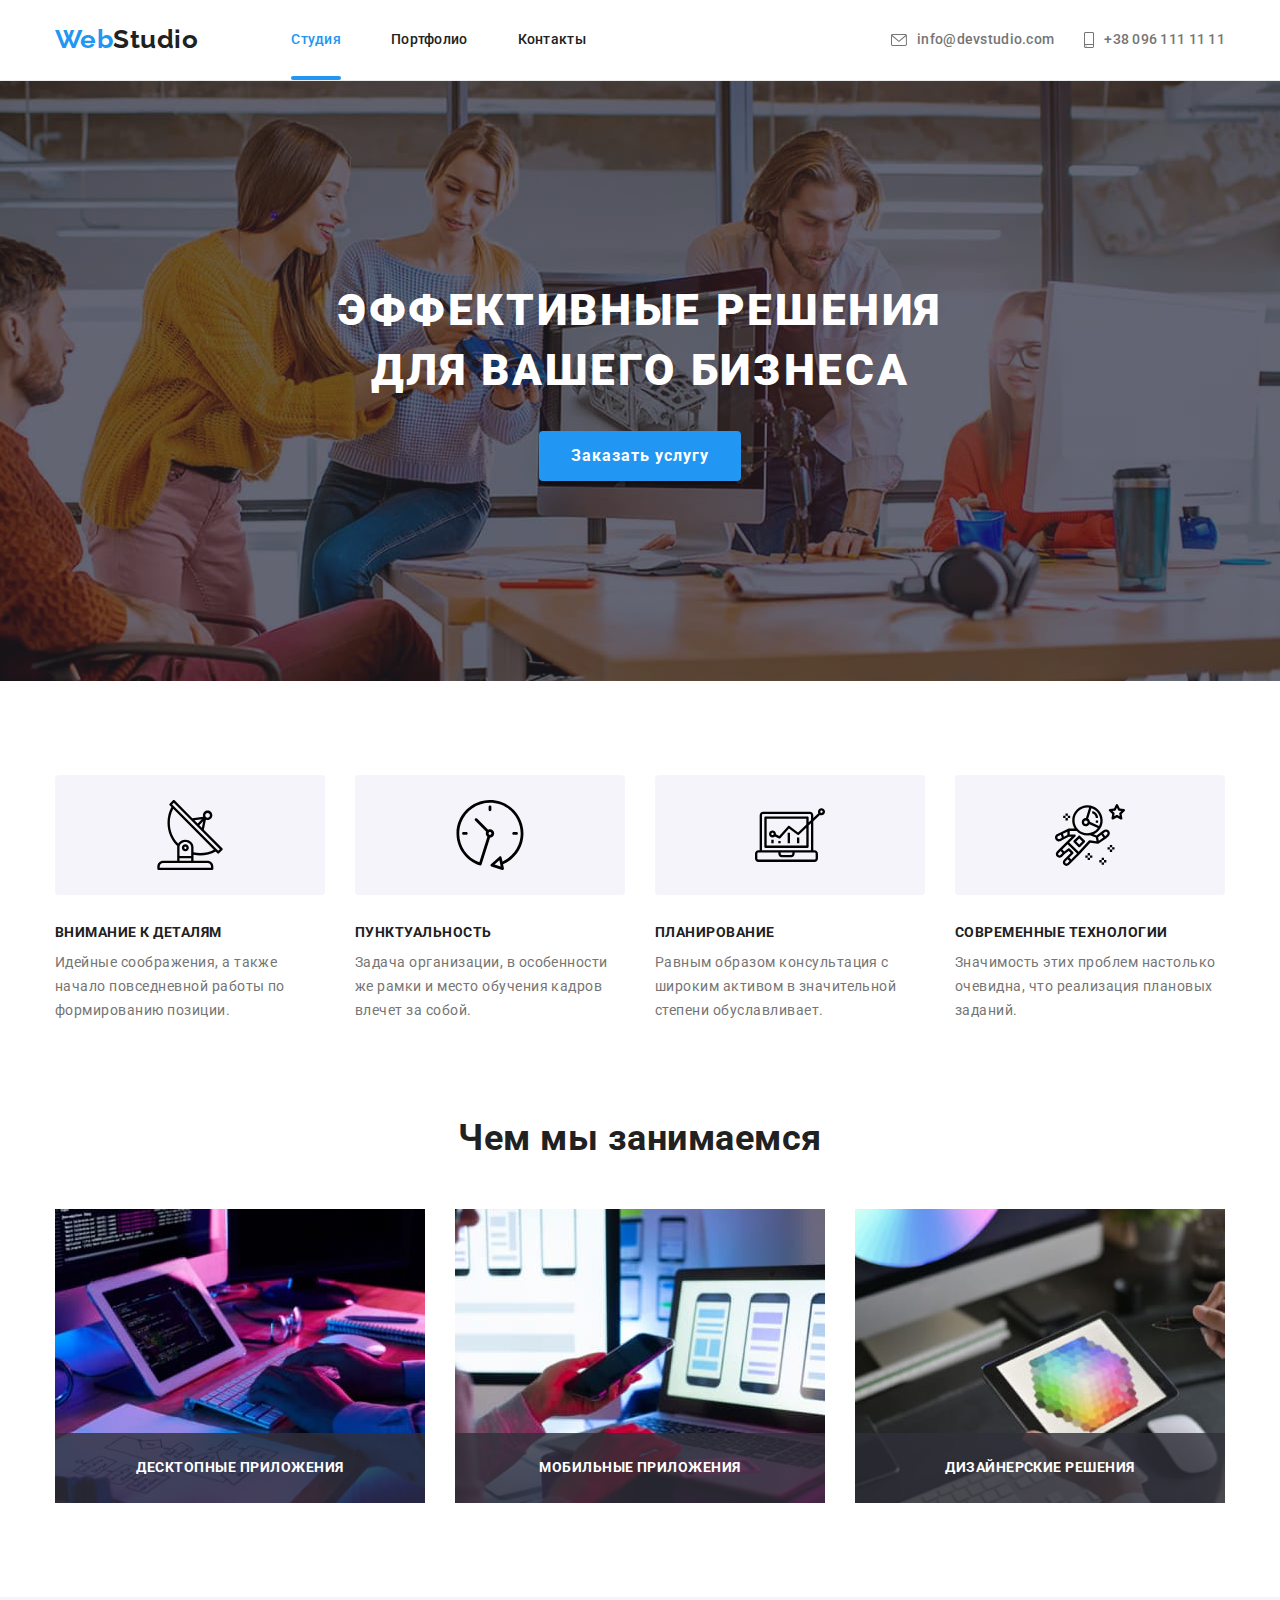
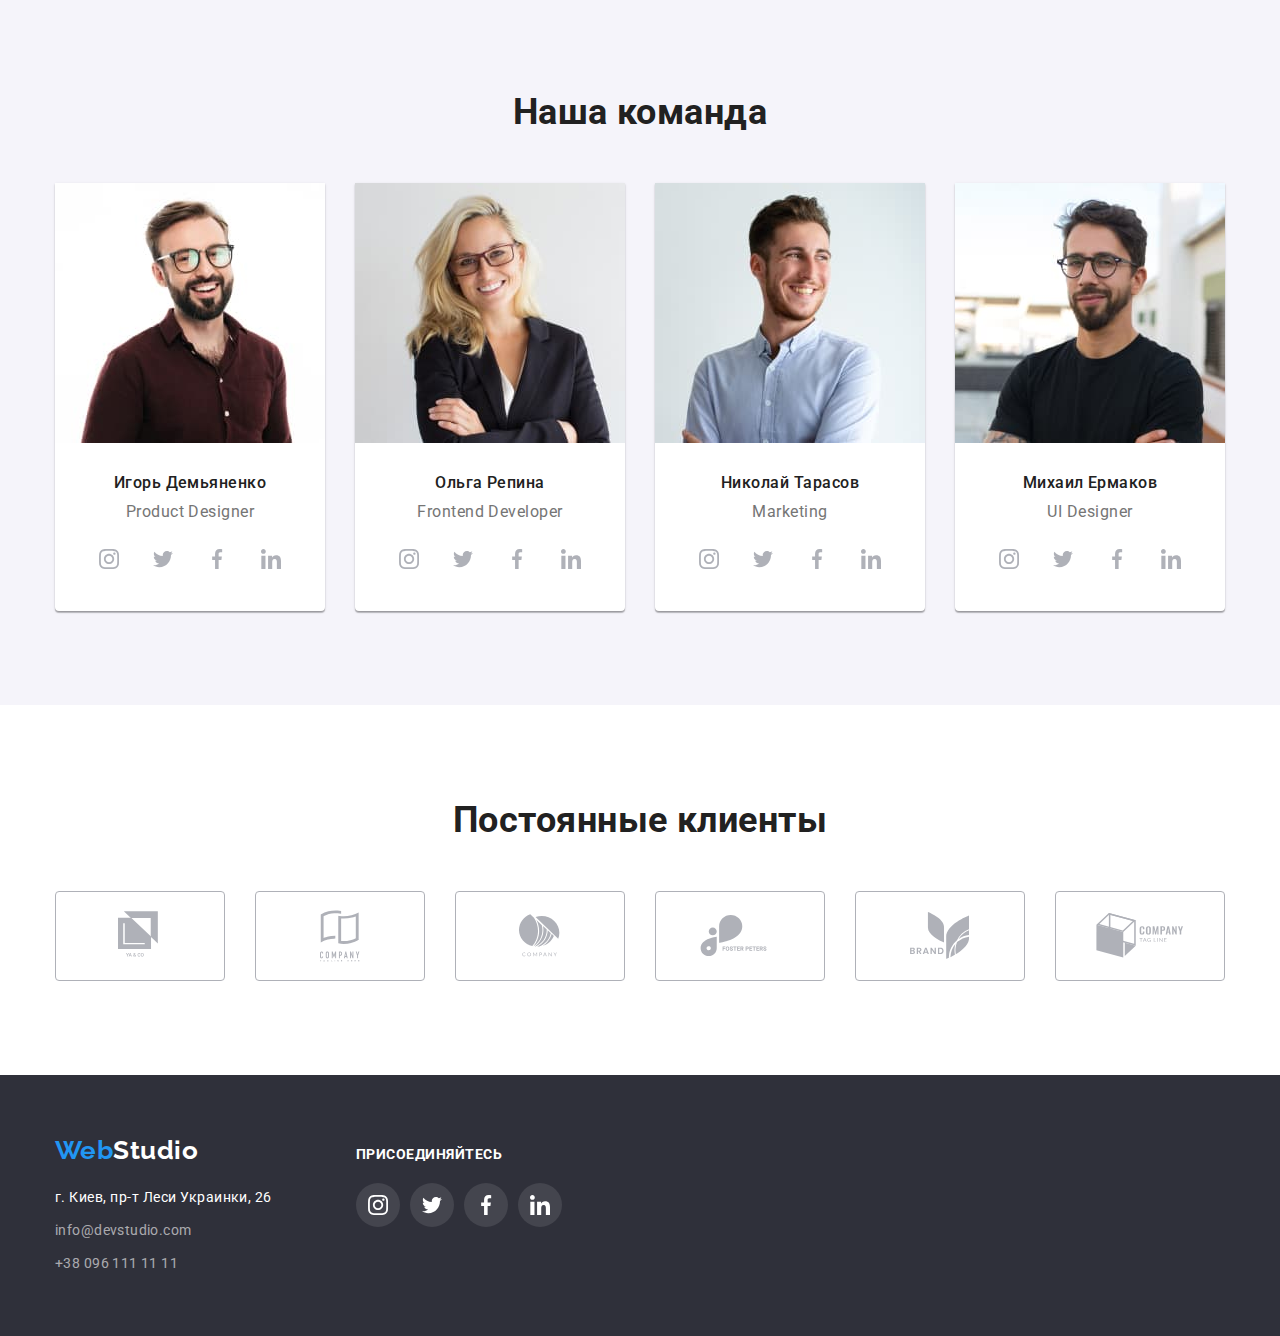
==== commit 3ea2b4de: "script for modal window incorporated" ====
--- a/index.html
+++ b/index.html
@@ -54,7 +54,7 @@
         <section class="hero">
             <div class="hero-container container">
                 <h1 class="hero-title">Эффективные решения для вашего бизнеса</h1>
-                <button class="button active" type="button">Заказать услугу</button>
+                <button class="button active" type="button" data-modal-open>Заказать услугу</button>
             </div>
         </section>
         <!-- HERO end -->
@@ -390,10 +390,16 @@
             </div>
         </div>
     </footer>
-    <div class="backdrop">
+    <!-- MODAL WINDOW -->
+    <div class="backdrop is-hidden" data-modal>
         <div class="modal">
-            
+            <button class="modal-close-btn" type="button" data-modal-close>
+                <svg class="modal-close-icon">
+                    <use href="./images/sprite.svg#modal-close-btn"></use>
+                </svg>
+            </button>
         </div>
     </div>
+    <script src="./js/modal.js"></script>
 </body>
 </html>--- a/css/styles.css
+++ b/css/styles.css
@@ -719,6 +719,7 @@
   left: 0;
   width: 100%;
   height: 100%;
+
   background-color: rgba(0, 0, 0, 0.2);0;
 }
 
@@ -729,7 +730,31 @@
   transform: translate(-50%, -50%);
   width: 528px;
   height: 581px;
+
   background-color: var(--main-bg-color);
   box-shadow: 0px 1px 3px rgba(0, 0, 0, 0.12), 0px 1px 1px rgba(0, 0, 0, 0.14), 0px 2px 1px rgba(0, 0, 0, 0.2);
   border-radius: 4px;
+}
+
+.modal-close-btn {
+  position: absolute;
+  top: 8px;
+  right: 8px;
+  width: 30px;
+  height: 30px;
+
+  border: 1px solid rgba(0, 0, 0, 0.1);
+  border-radius: 50%;
+  cursor: pointer;
+}
+
+.modal-close-icon {
+  width: 11px;
+  height: 11px;
+  margin: auto;
+}
+
+.is-hidden {
+    opacity: 0;
+    pointer-events: none;
 }